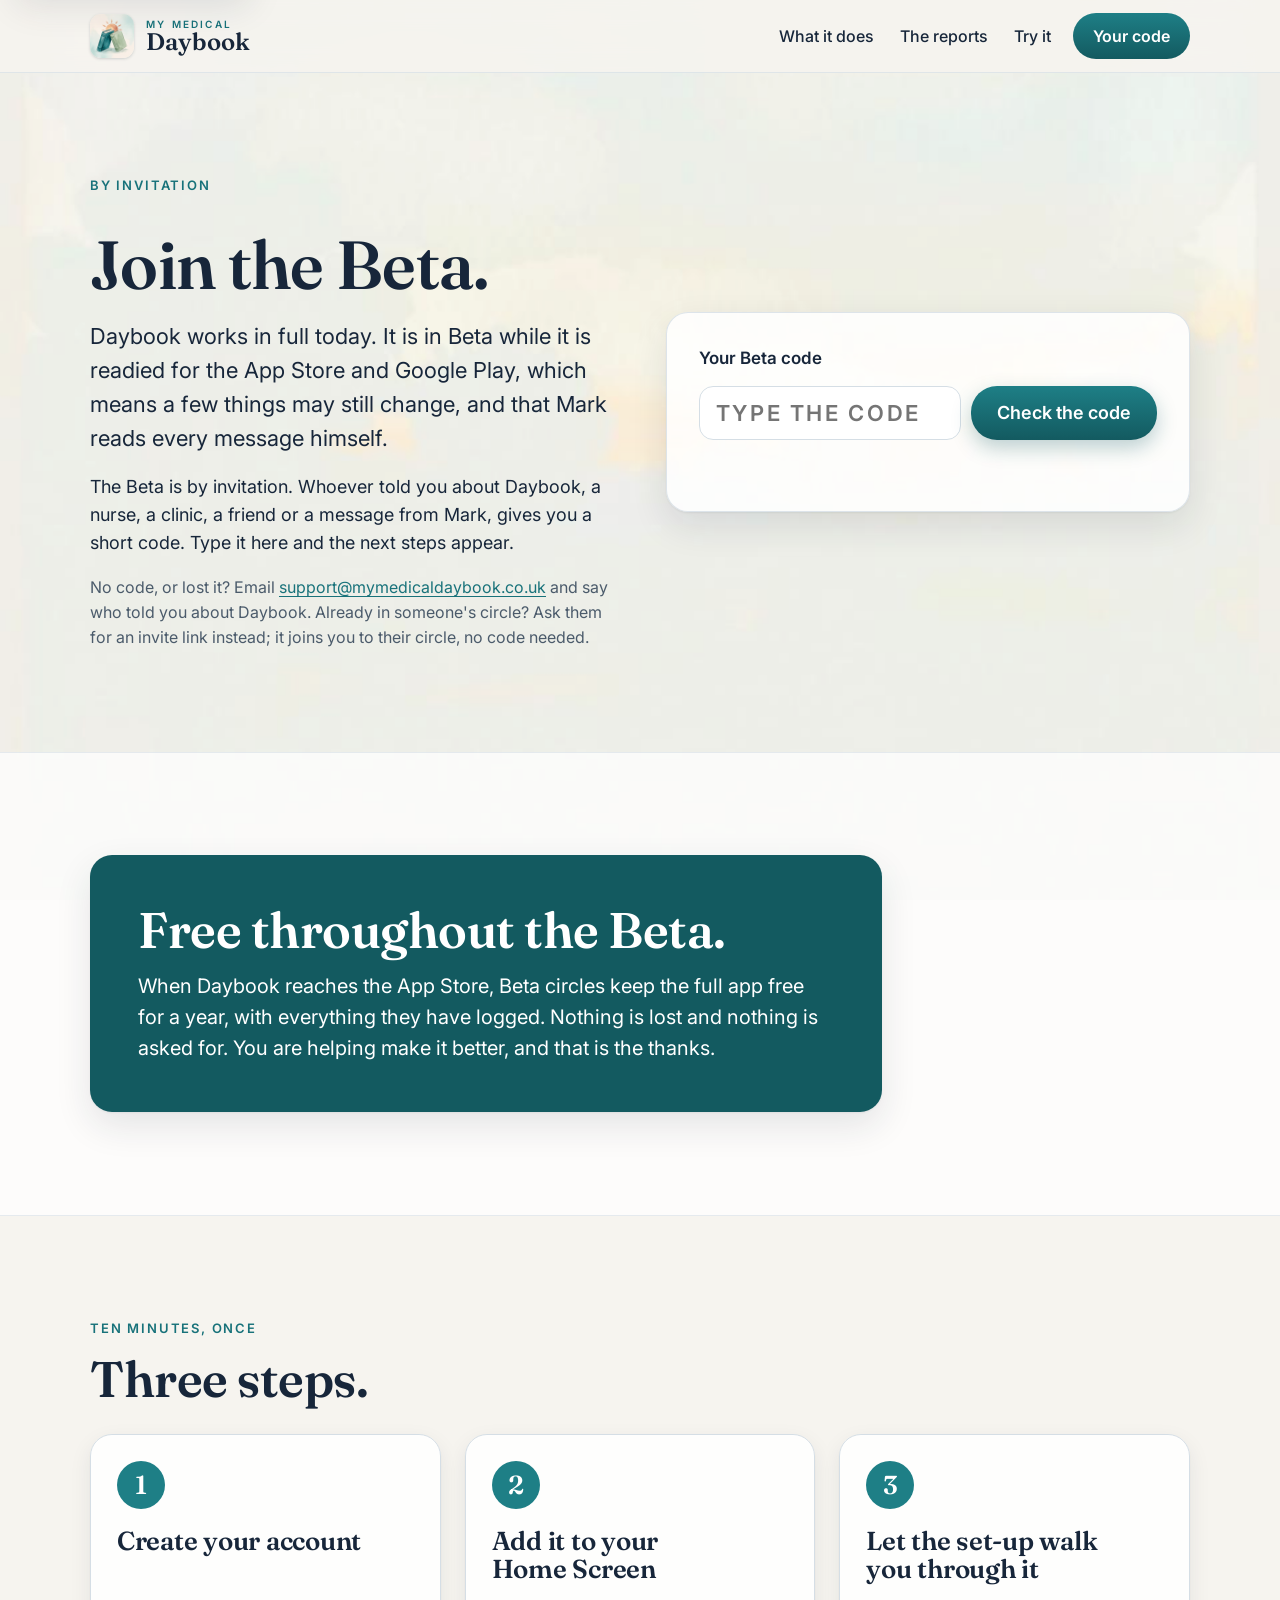
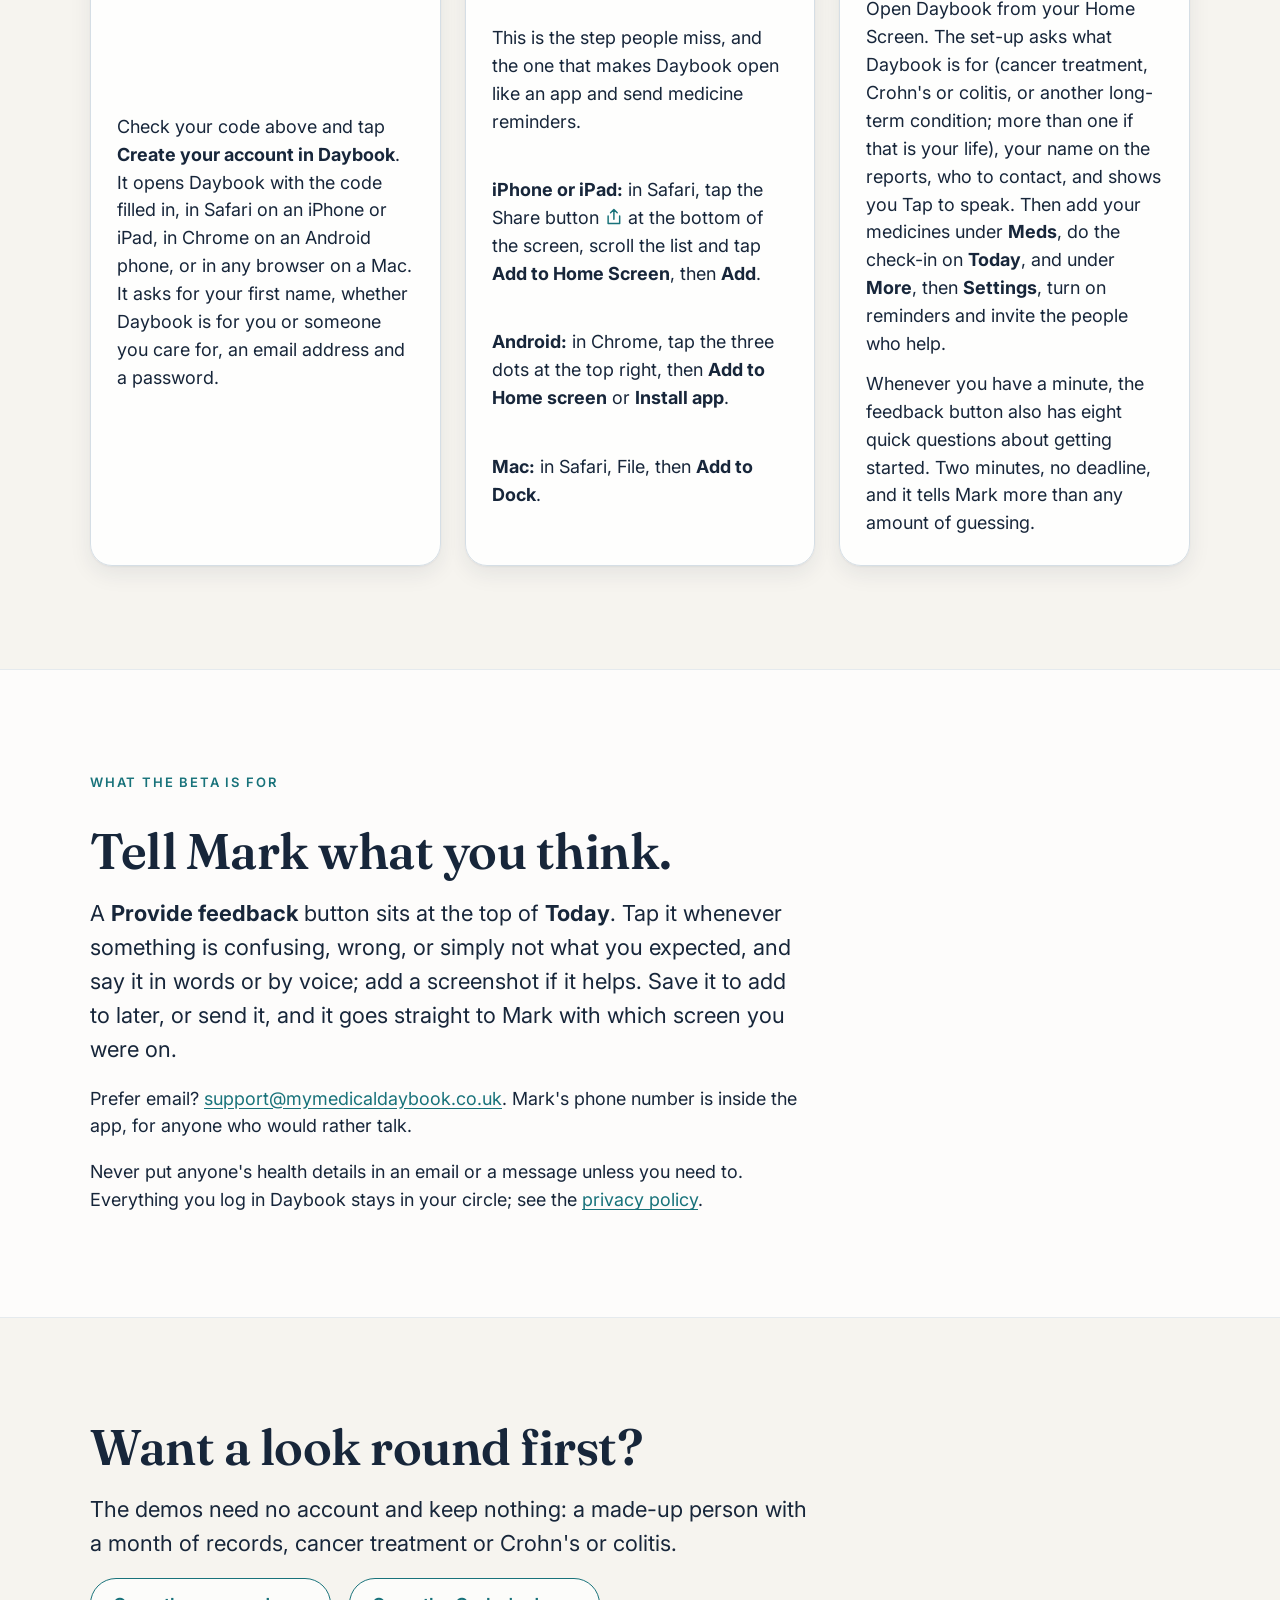
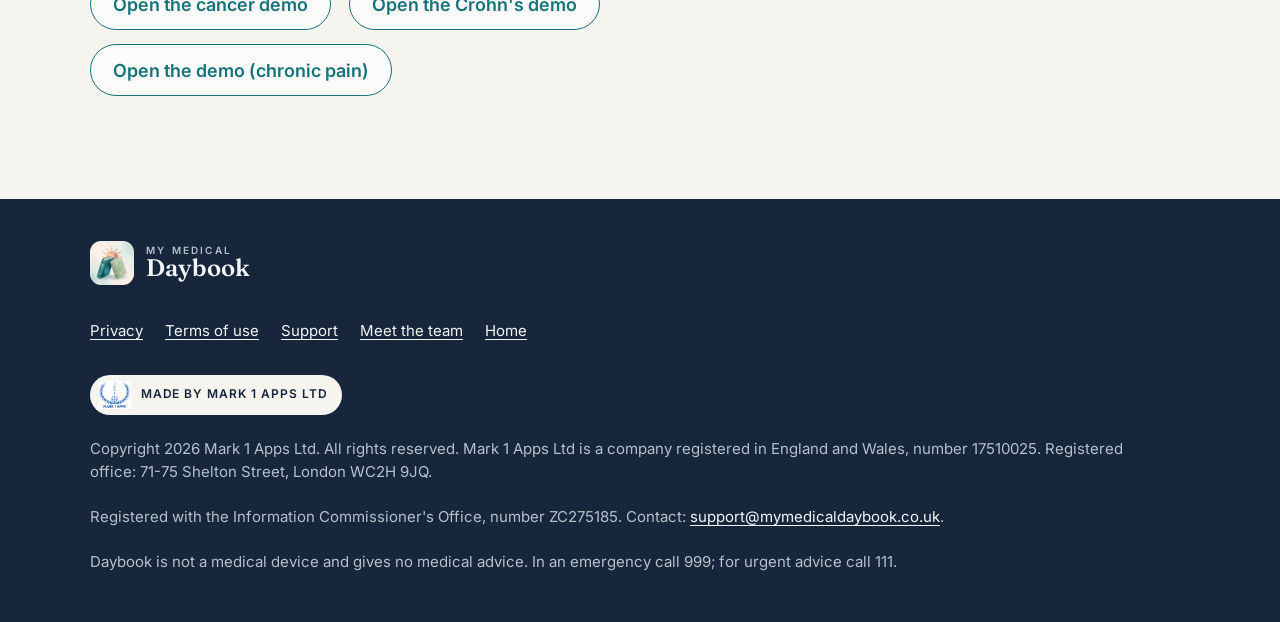
==== beta.html @ 0fa5ced5 "Guide: two frames recopied from the app's v377 (the evening side effects after chemo, a carer's Toda" ====
<!doctype html>
<html lang="en-GB">
<head>
  <meta charset="utf-8">
  <meta name="viewport" content="width=device-width, initial-scale=1, viewport-fit=cover">
  <title>Join the Beta | My Medical Daybook</title>
  <meta name="description" content="How to join the My Medical Daybook Beta: what it is, what it costs (nothing), the code you need, and the three steps to set it up on your phone.">
  <meta name="theme-color" content="#F6F4EF" media="(prefers-color-scheme: light)">
  <meta name="theme-color" content="#0F1B24" media="(prefers-color-scheme: dark)">
  <meta property="og:title" content="Join the My Medical Daybook Beta">
  <meta property="og:description" content="Free throughout the Beta. Type your code, then set it up in a few minutes on an iPhone, iPad, Mac or Android phone.">
  <meta property="og:image" content="https://mymedicaldaybook.co.uk/media/handover-1600.jpg?v=2">
  <meta property="og:type" content="website">
  <link rel="canonical" href="https://mymedicaldaybook.co.uk/beta.html">
  <meta property="og:url" content="https://mymedicaldaybook.co.uk/beta.html">
  <meta property="og:site_name" content="My Medical Daybook">
  <meta property="og:locale" content="en_GB">
  <meta name="twitter:card" content="summary_large_image">
  <link rel="icon" href="icons/favicon-32.png" sizes="32x32" type="image/png">
  <link rel="icon" href="icons/favicon-64.png" sizes="64x64" type="image/png">
  <link rel="apple-touch-icon" href="icons/apple-touch-icon.png">
  <link rel="preconnect" href="https://fonts.googleapis.com">
  <link rel="preconnect" href="https://fonts.gstatic.com" crossorigin>
  <link rel="stylesheet" href="https://fonts.googleapis.com/css2?family=Fraunces:opsz,wght@9..144,600&family=Inter:wght@400;500;600&display=swap">
  <link rel="stylesheet" href="css/site.css?v=17">
  <script>document.documentElement.classList.add('js');</script>
</head>
<body>
  <a class="skip" href="#main">Skip to the main content</a>
  <header class="top">
    <div class="wrap">
      <a class="lockup" href="index.html">
        <img src="icons/icon-192.png" alt="" width="44" height="44">
        <span><span class="pre">My Medical</span><span class="name">Daybook</span><span class="sr-only">, home</span></span>
      </a>
      <nav aria-label="Site">
        <a class="navlink" href="index.html#does">What it does</a>
        <a class="navlink" href="index.html#reports">The reports</a>
        <a class="navlink" href="index.html#try">Try it</a>
        <a class="btn" href="#beta">Your code</a>
      </nav>
    </div>
  </header>

  <main id="main">

    <section class="sec" id="beta" aria-labelledby="h-beta">
      <div class="wrap grid2">
        <div class="text">
          <p class="kicker">By invitation</p>
          <h1 id="h-beta">Join the Beta.</h1>
          <p class="lead">Daybook works in full today. It is in Beta while it is readied for the App Store and Google Play, which means a few things may still change, and that Mark reads every message himself.</p>
          <p>The Beta is by invitation. Whoever told you about Daybook, a nurse, a clinic, a friend or a message from Mark, gives you a short code. Type it here and the next steps appear.</p>
          <p class="small muted">No code, or lost it? Email <a href="mailto:support@mymedicaldaybook.co.uk">support@mymedicaldaybook.co.uk</a> and say who told you about Daybook. Already in someone's circle? Ask them for an invite link instead; it joins you to their circle, no code needed.</p>
        </div>
        <div class="codebox">
          <label for="beta-code">Your Beta code</label>
          <div class="coderow">
            <input id="beta-code" type="text" inputmode="text" autocapitalize="characters" autocomplete="off" spellcheck="false" maxlength="24" placeholder="Type the code">
            <button class="btn" type="button" id="beta-check">Check the code</button>
          </div>
          <p class="codemsg" id="beta-msg" role="status" aria-live="polite"></p>
          <div class="codego" id="beta-go" hidden>
            <p class="okline" id="beta-ok"><svg viewBox="0 0 24 24" aria-hidden="true" fill="none" stroke="currentColor" stroke-width="2.4" stroke-linecap="round" stroke-linejoin="round"><circle cx="12" cy="12" r="9"/><path d="M8 12.5l2.5 2.5L16 9.5"/></svg><span>Your code is good.</span></p>
            <div class="forpick" role="group" aria-labelledby="beta-for-q">
              <p class="forq" id="beta-for-q">What will you use Daybook for?</p>
              <a class="btn" data-for="cancer" href="https://app.mymedicaldaybook.co.uk/">Cancer treatment</a>
              <a class="btn" data-for="ibd" href="https://app.mymedicaldaybook.co.uk/">Crohn's or colitis</a>
              <a class="btn" data-for="general" href="https://app.mymedicaldaybook.co.uk/">Another long-term condition</a>
              <p class="small muted">Any of these can be changed in Daybook's Settings afterwards.</p>
            </div>
            <ol>
              <li><b>Create an account.</b> Your code and your choice are filled in for you. It asks for your first name, whether Daybook is for you or someone you care for, an email address and a password.</li>
              <li><b>Add it to your Home Screen,</b> so it opens like an app and can send reminders. iPhone or iPad: in Safari, tap the Share button <svg class="ico" viewBox="0 0 24 24" aria-label="the square with an arrow pointing up" role="img"><path d="M12 3v12M8 7l4-4 4 4M5 11v9h14v-9" fill="none" stroke="currentColor" stroke-width="1.8" stroke-linecap="round" stroke-linejoin="round"/></svg> at the bottom, then <b>Add to Home Screen</b>. Android: in Chrome, the three dots, then <b>Add to Home screen</b>. Mac: in Safari, File, then <b>Add to Dock</b>.</li>
              <li><b>Let the set-up walk you through the rest:</b> your name on the reports, who to contact, and Tap to speak. Five minutes, then log the first day.</li>
            </ol>
          </div>
        </div>
      </div>
    </section>

    <section class="sec solid" aria-labelledby="h-promise">
      <div class="wrap">
        <div class="promise-card">
          <h2 id="h-promise">Free throughout the Beta.</h2>
          <p>When Daybook reaches the App Store, Beta circles keep the full app free for a year, with everything they have logged. Nothing is lost and nothing is asked for. You are helping make it better, and that is the thanks.</p>
        </div>
      </div>
    </section>

    <section class="sec" aria-labelledby="h-steps">
      <div class="wrap">
        <p class="kicker">Ten minutes, once</p>
        <h2 id="h-steps">Three steps.</h2>
        <ol class="steps">
          <li class="step">
            <span class="n" aria-hidden="true">1</span>
            <h3>Create your account</h3>
            <p>Check your code above and tap <b>Create your account in Daybook</b>. It opens Daybook with the code filled in, in Safari on an iPhone or iPad, in Chrome on an Android phone, or in any browser on a Mac. It asks for your first name, whether Daybook is for you or someone you care for, an email address and a password.</p>
          </li>
          <li class="step">
            <span class="n" aria-hidden="true">2</span>
            <h3>Add it to your Home Screen</h3>
            <p>This is the step people miss, and the one that makes Daybook open like an app and send medicine reminders.</p>
            <p><b>iPhone or iPad:</b> in Safari, tap the Share button <svg class="ico" viewBox="0 0 24 24" aria-label="the square with an arrow pointing up" role="img"><path d="M12 3v12M8 7l4-4 4 4M5 11v9h14v-9" fill="none" stroke="currentColor" stroke-width="1.8" stroke-linecap="round" stroke-linejoin="round"/></svg> at the bottom of the screen, scroll the list and tap <b>Add to Home Screen</b>, then <b>Add</b>.</p>
            <p><b>Android:</b> in Chrome, tap the three dots at the top right, then <b>Add to Home screen</b> or <b>Install app</b>.</p>
            <p><b>Mac:</b> in Safari, File, then <b>Add to Dock</b>.</p>
          </li>
          <li class="step">
            <span class="n" aria-hidden="true">3</span>
            <h3>Let the set-up walk you through it</h3>
            <p>Open Daybook from your Home Screen. The set-up asks what Daybook is for (cancer treatment, Crohn's or colitis, or another long-term condition; more than one if that is your life), your name on the reports, who to contact, and shows you Tap to speak. Then add your medicines under <b>Meds</b>, do the check-in on <b>Today</b>, and under <b>More</b>, then <b>Settings</b>, turn on reminders and invite the people who help.</p>
            <p>Whenever you have a minute, the feedback button also has eight quick questions about getting started. Two minutes, no deadline, and it tells Mark more than any amount of guessing.</p>
          </li>
        </ol>
      </div>
    </section>

    <section class="sec solid" aria-labelledby="h-feedback">
      <div class="wrap"><div class="text-only">
        <p class="kicker">What the Beta is for</p>
        <h2 id="h-feedback">Tell Mark what you think.</h2>
        <p class="lead">A <b>Provide feedback</b> button sits at the top of <b>Today</b>. Tap it whenever something is confusing, wrong, or simply not what you expected, and say it in words or by voice; add a screenshot if it helps. Save it to add to later, or send it, and it goes straight to Mark with which screen you were on.</p>
        <p>Prefer email? <a href="mailto:support@mymedicaldaybook.co.uk">support@mymedicaldaybook.co.uk</a>. Mark's phone number is inside the app, for anyone who would rather talk.</p>
        <p>Never put anyone's health details in an email or a message unless you need to. Everything you log in Daybook stays in your circle; see the <a href="privacy.html">privacy policy</a>.</p>
      </div>
      </div>
    </section>

    <section class="sec" aria-labelledby="h-go">
      <div class="wrap"><div class="text-only">
        <h2 id="h-go">Want a look round first?</h2>
        <p class="lead">The demos need no account and keep nothing: a made-up person with a month of records, cancer treatment or Crohn's or colitis.</p>
        <div class="ctas">
          <a class="btn-ghost" href="https://app.mymedicaldaybook.co.uk/?preview=cancer">Open the cancer demo</a>
          <a class="btn-ghost" href="https://app.mymedicaldaybook.co.uk/?preview=ibd">Open the Crohn's demo</a>
          <a class="btn-ghost" href="https://app.mymedicaldaybook.co.uk/?preview=general">Open the demo (chronic pain)</a>
        </div>
      </div>
      </div>
    </section>

  </main>

  <footer>
    <div class="wrap">
      <a class="lockup" href="index.html">
        <img src="icons/icon-192.png" alt="" width="44" height="44">
        <span><span class="pre">My Medical</span><span class="name">Daybook</span><span class="sr-only">, home</span></span>
      </a>
      <nav aria-label="Legal and support"><a href="privacy.html">Privacy</a><a href="terms.html">Terms of use</a><a href="support.html">Support</a><a href="team.html">Meet the team</a><a href="index.html">Home</a></nav>
      <span class="co"><img src="icons/mark1apps-line.png" alt="" width="32" height="28">Made by Mark 1 Apps Ltd</span>
      <p>Copyright <span data-year>2026</span> Mark 1 Apps Ltd. All rights reserved. Mark 1 Apps Ltd is a company registered in England and Wales, number 17510025. Registered office: 71-75 Shelton Street, London WC2H 9JQ.</p>
      <p>Registered with the Information Commissioner's Office, number ZC275185. Contact: <a href="mailto:support@mymedicaldaybook.co.uk">support@mymedicaldaybook.co.uk</a>.</p>
      <p>Daybook is not a medical device and gives no medical advice. In an emergency call 999; for urgent advice call 111.</p>
    </div>
  </footer>

  <script src="js/site.js?v=37" defer></script>
</body>
</html>
---- css/site.css ----
/* My Medical Daybook: the website. The app's own look (v3, 18 October 2026): teal and ink on warm white, the watercolour
   behind the page, Fraunces for headings and Inter for everything else. Every text colour is one the app measured against
   the wash at 4.5:1 or better, so words may sit on the painting directly. */
:root {
  --page: #F6F4EF; --surface: #FFFFFF; --mist: #EEF3F6; --sunken: #F0F4F6;
  --ink: #17263A; --slate: #4B5B6B; --muted: #56667A; --line: #D5DEE5;
  --teal: #18727A; --teal-fill: #1E7F86; --teal-deep: #135A60; --teal-light: #DDEEEF;
  --warm: #C2703D; --warm-text: #9A4E22; --warm-light: #F6E7DD;
  --green: #2D7354; --green-light: #E1F1E9; --amber-text: #8A5E10;
  --band: #135A60; --on-band: #FFFFFF; --on-band-muted: #CFE6E8;
  --foot: #17263A; --on-foot: #F3F6F8; --on-foot-muted: #B4C1CC;
  --head: 'Fraunces', Georgia, 'Times New Roman', serif;
  --body: 'Inter', system-ui, -apple-system, 'Segoe UI', sans-serif;
  --r: 22px; --r-sm: 12px;
  --shadow: 0 1px 2px rgba(23, 38, 58, .06), 0 14px 36px rgba(23, 38, 58, .11);
  --shadow-soft: 0 1px 2px rgba(23, 38, 58, .05), 0 8px 22px rgba(23, 38, 58, .08);
  --max: 1180px; --gutter: clamp(16px, 4vw, 40px);
  --btn-fill: linear-gradient(180deg, #1E7F86, #135A60);
  --btn-text: #FFFFFF;
  --wash: url("../media/wash-light.jpg"); --wash-op: .8;
  --card: color-mix(in srgb, var(--surface) 84%, transparent);
  --solid: color-mix(in srgb, var(--surface) 72%, transparent);
  --paper: #F6F4EF; --paper-ink: #17263A; --paper-teal: #18727A; --paper-slate: #3D4D5C;
  color-scheme: light;
}
@media (prefers-color-scheme: dark) {
  :root {
    --page: #0F1B24; --surface: #172633; --mist: #13212C; --sunken: #13212C;
    --ink: #E8EEF3; --slate: #B4C1CC; --muted: #A3B2BF; --line: #2A3B49;
    --teal: #5CC3C9; --teal-fill: #1E7F86; --teal-deep: #43AAB0; --teal-light: #16343A;
    --warm: #D98A5A; --warm-text: #E7A57C; --warm-light: #3A281D;
    --green: #7BD0A3; --green-light: #1B3A2E; --amber-text: #E7B96A;
    --band: #0E2E31; --on-band: #F3F6F8; --on-band-muted: #B9D5D7;
    --foot: #0A141B; --on-foot: #F3F6F8; --on-foot-muted: #B4C1CC;
    --shadow: 0 1px 2px rgba(0, 0, 0, .35), 0 14px 36px rgba(0, 0, 0, .4);
    --shadow-soft: 0 1px 2px rgba(0, 0, 0, .3), 0 8px 22px rgba(0, 0, 0, .3);
    --btn-fill: linear-gradient(180deg, #2A8F97, #1E7F86);
    --wash: url("../media/wash-dark.jpg"); --wash-op: .9;
    color-scheme: dark;
  }
}

*, *::before, *::after { box-sizing: border-box; }
html { -webkit-text-size-adjust: 100%; scroll-behavior: smooth; }
@media (prefers-reduced-motion: reduce) { html { scroll-behavior: auto; } }
body {
  margin: 0; background: var(--page); color: var(--ink);
  font-family: var(--body); font-size: 18px; line-height: 1.55;
  -webkit-font-smoothing: antialiased; overflow-x: hidden; position: relative;
}
/* the watercolour behind every page, as in the app: fixed, behind everything, never in the way */
body::before { content: ""; position: fixed; inset: 0; z-index: -1; pointer-events: none; background: var(--wash) 34% 50% / cover no-repeat; opacity: var(--wash-op); }
@media print, (forced-colors: active) { body::before { display: none; } }
img, video { max-width: 100%; height: auto; display: block; }
a { color: var(--teal); text-underline-offset: 3px; }
p > a, li > a { padding-block: 12px; overflow-wrap: anywhere; }
a:hover { color: var(--teal-deep); }
:focus-visible { outline: 3px solid var(--teal); outline-offset: 3px; border-radius: 6px; }
.skip { position: absolute; left: 16px; top: -60px; background: var(--surface); color: var(--ink); padding: 12px 16px; border-radius: var(--r-sm); z-index: 100; box-shadow: var(--shadow); }
.skip:focus { top: 16px; }
.wrap { max-width: var(--max); margin: 0 auto; padding-inline: var(--gutter); }
.sr-only { position: absolute; width: 1px; height: 1px; overflow: hidden; clip: rect(0 0 0 0); white-space: nowrap; }

h1, h2, h3 { font-family: var(--head); font-weight: 600; letter-spacing: -0.01em; line-height: 1.08; margin: 0; text-wrap: balance; color: var(--ink); }
h1 { font-size: clamp(40px, 6.2vw, 68px); }
h2 { font-size: clamp(31px, 4.4vw, 50px); }
h3 { font-size: clamp(21px, 2.4vw, 26px); }
p { margin: 0; }
.lead { font-size: clamp(19px, 2vw, 22px); color: var(--ink); max-width: 36em; }
.kicker { font-size: 13px; font-weight: 600; letter-spacing: .14em; text-transform: uppercase; color: var(--teal); margin-bottom: 14px; }
.muted { color: var(--slate); }
.small { font-size: 16px; }
.num { font-variant-numeric: tabular-nums; }

/* buttons */
.btn { display: inline-flex; align-items: center; justify-content: center; gap: 10px; min-height: 52px; padding: 12px 26px; border-radius: 26px; border: 0; font: 600 18px var(--body); color: var(--btn-text); background: var(--btn-fill); text-decoration: none; box-shadow: 0 8px 20px rgba(19, 90, 96, .28); cursor: pointer; }
.btn:hover { color: var(--btn-text); filter: brightness(1.07); }
.btn:active { transform: translateY(1px); }
.btn[disabled] { opacity: .55; cursor: default; filter: none; }
.btn-ghost { display: inline-flex; align-items: center; justify-content: center; gap: 10px; min-height: 52px; padding: 12px 22px; border-radius: 26px; border: 1.5px solid var(--teal); color: var(--teal); font: 600 18px var(--body); text-decoration: none; background: color-mix(in srgb, var(--surface) 70%, transparent); cursor: pointer; }
.btn-ghost:hover { background: var(--teal-light); color: var(--teal-deep); }
.btn .ico, .btn-ghost .ico { width: 22px; height: 22px; flex: none; }
.ctas { display: flex; flex-wrap: wrap; align-items: center; gap: 14px 18px; }

/* header */
.top { position: sticky; top: 0; z-index: 20; background: color-mix(in srgb, var(--page) 86%, transparent); backdrop-filter: blur(12px); -webkit-backdrop-filter: blur(12px); border-bottom: 1px solid color-mix(in srgb, var(--line) 70%, transparent); }
.top .wrap { display: flex; align-items: center; justify-content: space-between; gap: 16px; min-height: 72px; }
.lockup { display: flex; align-items: center; gap: 12px; text-decoration: none; color: var(--ink); min-height: 48px; }
.lockup img { width: 44px; height: 44px; border-radius: 11px; box-shadow: 0 1px 3px rgba(23, 38, 58, .18); }
.lockup .pre { display: block; font-size: 10px; font-weight: 600; letter-spacing: .22em; text-transform: uppercase; color: var(--teal); line-height: 1.1; }
.lockup .name { display: block; font-family: var(--head); font-weight: 600; font-size: 24px; line-height: 1; color: var(--ink); }
.top nav { display: flex; align-items: center; gap: 4px 18px; }
.top nav a:not(.btn) { color: var(--ink); text-decoration: none; font-weight: 500; font-size: 16px; padding: 10px 4px; min-height: 44px; display: inline-flex; align-items: center; }
.top nav a:not(.btn):hover { color: var(--teal); text-decoration: underline; }
.top .btn { min-height: 46px; padding: 8px 20px; font-size: 16px; box-shadow: none; }
@media (max-width: 860px) { .top nav a.navlink { display: none; } }

/* the opening: the app's own opener, the watercolour clip with the name over the sky */
.hero { position: relative; min-height: min(calc(100vh - 120px), 860px); min-height: min(calc(100svh - 120px), 860px); display: grid; grid-template-rows: 1fr auto auto; overflow: hidden; background: var(--paper); color: var(--paper-ink); isolation: isolate; }
.hero .film { position: absolute; inset: 0; z-index: 0; }
.hero .film video, .hero .film img { position: absolute; inset: 0; width: 100%; height: 100%; object-fit: cover; object-position: 34% 50%; }
.hero .film video { opacity: 0; transition: opacity .6s ease; }
.hero .film.playing video { opacity: 1; }
.hero::after { content: ""; position: absolute; left: 0; right: 0; bottom: 0; height: 46%; z-index: 1; background: linear-gradient(to top, rgba(10, 24, 30, .78), rgba(10, 24, 30, .42) 55%, rgba(10, 24, 30, 0)); pointer-events: none; }
.hero-top { position: relative; z-index: 2; text-align: center; justify-self: center; align-self: start; margin-top: clamp(12px, 4vh, 56px); padding: clamp(24px, 4vw, 44px) clamp(28px, 6vw, 72px) clamp(28px, 4vw, 44px); max-width: 100%; background: radial-gradient(closest-side, color-mix(in srgb, var(--paper) 92%, transparent) 68%, color-mix(in srgb, var(--paper) 0%, transparent)); }
.hero-pre { display: block; margin-bottom: 8px; font-weight: 600; font-size: clamp(14px, 2.4vw, 20px); letter-spacing: .22em; line-height: 1; color: var(--paper-teal); text-transform: uppercase; }
.hero-brand { display: block; font-family: var(--head); font-weight: 600; font-size: clamp(72px, 19vw, 140px); letter-spacing: -0.01em; line-height: 1.05; color: var(--paper-ink); }
.hero-strap { display: block; margin: 14px auto 0; text-shadow: 0 0 6px var(--paper), 0 0 14px var(--paper), 0 0 24px var(--paper); color: var(--paper-slate); font-size: clamp(18px, 2.2vw, 23px); letter-spacing: .01em; max-width: 24em; text-wrap: balance; }
.hero-icon { display: block; width: clamp(96px, 26vw, 132px); height: auto; margin: 26px auto 0; border-radius: 24%; box-shadow: 0 10px 30px rgba(23, 38, 58, .22); }
.hero-top .btn-ghost { border-color: var(--paper-teal); color: var(--paper-teal); background: color-mix(in srgb, var(--paper) 72%, transparent); }
.hero-top .btn-ghost:hover { background: #DDEEEF; color: #135A60; }
.hero-foot { position: relative; z-index: 2; display: flex; flex-wrap: wrap; align-items: center; justify-content: center; gap: 10px 26px; padding: 0 var(--gutter) clamp(14px, 2.5vh, 22px); color: rgba(255, 255, 255, .9); font-size: 15px; text-align: center; }
.hero-foot .co { display: inline-flex; align-items: center; gap: 10px; padding: 6px 14px 6px 8px; border-radius: 999px; background: var(--paper); color: var(--paper-ink); font-size: 12px; font-weight: 600; letter-spacing: .08em; text-transform: uppercase; }
.hero-foot .co img { height: 28px; width: auto; }
/* The band along the foot of the picture (Mark's choice, frosted glass): says there is more below and takes you there.
   The arrow sits centred under the words, bobbing and fading slowly (about once every two seconds, far below the
   three-a-second flash limit), and a soft sweep of light crosses the glass every few seconds. All off under reduced
   motion. */
.hero-band { position: relative; z-index: 2; display: flex; flex-direction: column; align-items: center; justify-content: center; gap: 0; min-height: 64px; padding: 12px var(--gutter) 20px; overflow: hidden; font-size: 19px; font-weight: 600; letter-spacing: .01em; text-decoration: none; text-align: center; color: #fff; background: rgba(255, 255, 255, .13); border-top: 1px solid rgba(255, 255, 255, .3); -webkit-backdrop-filter: blur(12px) saturate(1.2); backdrop-filter: blur(12px) saturate(1.2); text-shadow: 0 1px 8px rgba(0, 0, 0, .45); --sweep: rgba(255, 255, 255, .5); }
.hero-band .cue { position: relative; display: grid; place-items: center; width: 48px; height: 48px; margin-top: 8px; border-radius: 50%; background: #fff; color: var(--paper-teal); box-shadow: 0 4px 14px rgba(0, 0, 0, .3); animation: bandBob 1.8s ease-in-out infinite; }
.hero-band .cue::before { content: ""; position: absolute; inset: 0; border-radius: 50%; border: 2px solid #fff; animation: cueRing 1.8s ease-out infinite; }
.hero-band svg { width: 28px; height: 28px; fill: none; stroke: currentColor; stroke-width: 2.8; stroke-linecap: round; stroke-linejoin: round; margin-top: 3px; }
.hero-band::after { content: ""; position: absolute; inset: 0; pointer-events: none; background: linear-gradient(105deg, transparent 35%, var(--sweep) 50%, transparent 65%); background-size: 260% 100%; background-repeat: no-repeat; background-position: 130% 0; animation: bandSweep 5.5s ease-in-out 1.6s infinite; }
.hero-band:hover .band-main { text-decoration: underline; text-underline-offset: 3px; }
@keyframes bandBob { 0%, 100% { transform: translateY(0); } 50% { transform: translateY(7px); } }
@keyframes cueRing { 0% { transform: scale(1); opacity: .8; } 100% { transform: scale(1.7); opacity: 0; } }
@keyframes bandSweep { 0% { background-position: 130% 0; } 30%, 100% { background-position: -30% 0; } }
@media (prefers-reduced-motion: reduce) { .hero-band .cue, .hero-band .cue::before, .hero-band::after { animation: none; } .hero-band .cue::before { display: none; } .hero-band::after { display: none; } }
.hero-band .band-main { display: block; max-width: 22em; }
.hero-band .band-main > span { white-space: nowrap; }
.hero-band .band-sub { display: block; margin-top: 2px; font-size: 15px; font-weight: 500; opacity: .92; }
@media (max-width: 380px) { .hero-band { font-size: 16px; } .hero-band .cue { width: 42px; height: 42px; margin-top: 6px; } }
/* The header's button drops "free" where the name would be crowded; the hero's button keeps it. */
header .btn .short { display: none; }
@media (max-width: 420px) { header .btn .long { display: none; } header .btn .short { display: inline; } }
@media (max-width: 360px) { header.top .lockup > span:not(.sr-only) .pre, header.top .lockup > span .name { display: none; } header .btn { padding: 10px 14px; font-size: 16px; white-space: nowrap; } }
/* A short screen: the title block gives up height so the band stays on the first screen. */
@media (max-height: 800px) {
  .hero-top { margin-top: 0; padding-top: clamp(12px, 2.5vh, 28px); padding-bottom: clamp(12px, 2.5vh, 28px); }
  .hero-brand { font-size: clamp(60px, min(19vw, 14vh), 120px); }
  .hero-strap { margin-top: 8px; }
  .hero-icon { width: clamp(72px, 13vh, 112px); margin-top: 16px; }
  .hero-foot { padding-bottom: 14px; }
}
.hero-in { animation: heroIn 1.4s cubic-bezier(.2, .7, .2, 1) .3s both; }
@keyframes heroIn { from { opacity: 0; filter: blur(7px); transform: translateY(8px); } to { opacity: 1; filter: blur(0); transform: none; } }
@media (prefers-reduced-motion: reduce) { .hero-in { animation: none; } }
@media (max-width: 480px) { .hero-top .ctas { flex-direction: column; } .hero-top .ctas > * { width: 100%; max-width: 320px; } }

/* sections */
.sec { padding-block: clamp(52px, 8vw, 112px); position: relative; }
.sec.solid { background: var(--solid); border-top: 1px solid color-mix(in srgb, var(--line) 60%, transparent); border-bottom: 1px solid color-mix(in srgb, var(--line) 60%, transparent); }
.sec-head { max-width: 40em; margin-bottom: clamp(28px, 4vw, 48px); display: grid; gap: 14px; }
.sec-head.centre { margin-inline: auto; text-align: center; }
.sec-head.centre .lead { margin-inline: auto; }
.grid2 { display: grid; gap: clamp(24px, 4vw, 56px); align-items: center; }
.text { display: grid; gap: 18px; max-width: 34em; }
.text ul { margin: 0; padding-left: 0; list-style: none; display: grid; gap: 10px; }
.text ul li { padding-left: 26px; position: relative; }
.text ul li::before { content: ""; position: absolute; left: 0; top: .5em; width: 12px; height: 12px; border-radius: 50%; background: var(--teal-fill); }
.by { font-weight: 600; color: var(--ink); }
.by span { font-weight: 400; color: var(--slate); }
@media (min-width: 900px) { .grid2 { grid-template-columns: 1fr 1fr; } .grid2.flip > figure { order: 2; } }
figure { margin: 0; }
.pic { position: relative; border-radius: var(--r); overflow: hidden; box-shadow: var(--shadow); background: var(--mist); aspect-ratio: 16 / 9; }
.pic img, .pic video { width: 100%; height: 100%; object-fit: cover; }
.pic.parallax img { height: 118%; top: -9%; position: absolute; left: 0; transform: translateY(var(--py, 0px)); will-change: transform; }
@media (prefers-reduced-motion: reduce) { .pic.parallax img { height: 100%; top: 0; transform: none; } }
.pic .walk { position: absolute; inset: 0; width: 100%; height: 100%; object-fit: cover; opacity: 0; transition: opacity .8s ease; }
.pic.playing .walk { opacity: 1; }

/* reveals: with JavaScript, blocks rise in as they arrive; without it, or with motion reduced, everything simply shows */
html.js .reveal { opacity: 0; transform: translateY(18px); transition: opacity .75s ease, transform .75s cubic-bezier(.2, .7, .2, 1); }
html.js .reveal.in { opacity: 1; transform: none; }
html.js .reveal.d1 { transition-delay: .08s; } html.js .reveal.d2 { transition-delay: .16s; } html.js .reveal.d3 { transition-delay: .24s; }
@media (prefers-reduced-motion: reduce) { html.js .reveal { opacity: 1; transform: none; transition: none; } }

/* what it does: real screens in small phones */
.features { display: grid; gap: 22px; }
.feat { background: var(--card); border: 1px solid color-mix(in srgb, var(--line) 80%, transparent); border-radius: var(--r); padding: 18px 18px 24px; box-shadow: var(--shadow-soft); display: grid; gap: 14px; align-content: start; }
.feat .shot { aspect-ratio: 390 / 520; border-radius: 16px; overflow: hidden; border: 1px solid var(--line); background: var(--mist); box-shadow: inset 0 0 0 1px rgba(255, 255, 255, .5); }
.feat .shot img { width: 100%; height: 100%; object-fit: cover; object-position: top; }
.feat h3 { font-size: 21px; }
.feat p { color: var(--slate); font-size: 17px; }
@media (min-width: 680px) { .features { grid-template-columns: 1fr 1fr; } }
@media (min-width: 1000px) { .features { grid-template-columns: repeat(3, 1fr); } }
.also { display: grid; gap: 14px 28px; margin-top: 30px; }
.also .it { display: grid; grid-template-columns: 40px 1fr; gap: 12px; align-items: start; padding: 14px 0; border-top: 1px solid color-mix(in srgb, var(--line) 80%, transparent); }
.also .it svg { width: 36px; height: 36px; color: var(--teal); }
.also .it b { display: block; font-size: 18px; margin-bottom: 2px; }
.also .it p { color: var(--slate); font-size: 16px; }
@media (min-width: 760px) { .also { grid-template-columns: 1fr 1fr; } }
@media (min-width: 1000px) { .also { grid-template-columns: repeat(3, 1fr); } }

/* see it work: the app's own guide, played inside a phone */
.guide { display: grid; gap: clamp(24px, 4vw, 48px); align-items: start; }
.gphone { position: relative; width: min(100%, 350px); margin: 0 auto; aspect-ratio: 390 / 844; border-radius: 30px; overflow: hidden; background: var(--mist); border: 1px solid var(--line); box-shadow: var(--shadow), inset 0 0 0 6px var(--surface); }
.gphone img { position: absolute; inset: 6px; width: calc(100% - 12px); height: calc(100% - 12px); object-fit: cover; border-radius: 24px; background: var(--mist); }
.gring { position: absolute; width: 58px; height: 58px; margin: -29px 0 0 -29px; border-radius: 50%; border: 3px solid var(--warm); box-shadow: 0 0 0 5px rgba(194, 112, 61, .26); pointer-events: none; animation: gpulse 1.2s ease-out infinite; }
@keyframes gpulse { 0% { transform: scale(.72); opacity: 1; } 100% { transform: scale(1.25); opacity: 0; } }
@media (prefers-reduced-motion: reduce) { .gring { animation: none; } }
.gphone[hidden], .gring[hidden] { display: none; }
.guide { grid-template-areas: "chips" "phone" "words"; }
.gchips { grid-area: chips; }
.gphone { grid-area: phone; }
.gwords { grid-area: words; display: grid; gap: 16px; }
/* A phone or a small tablet: the topics in one row that scrolls sideways inside itself (never the page), the picture
   sized to leave the step, the caption and the buttons on the same screen, and the list folded away. */
@media (max-width: 819px) {
  .chips.gchips { flex-wrap: nowrap; overflow-x: auto; scroll-snap-type: x proximity; scroll-padding-inline: var(--gutter); scrollbar-width: none; margin: 0 calc(-1 * var(--gutter)); padding: 4px var(--gutter) 8px; -webkit-mask-image: linear-gradient(90deg, #000 calc(100% - 32px), transparent 100%); mask-image: linear-gradient(90deg, #000 calc(100% - 32px), transparent 100%); }
  .chips.gchips::-webkit-scrollbar { display: none; }
  .gchips .chip { flex: none; scroll-snap-align: start; }
  /* The step's words and buttons join the guide's own grid (display: contents), so the arrows sit either side of
     the picture like a photo carousel and the caption follows straight under it: picture and words on one screen. */
  .guide { grid-template-columns: 1fr auto 1fr; grid-template-areas: "chips chips chips" "prev phone next" "step step step" "cap cap cap" "play play play" "all all all"; gap: 10px 8px; }
  .guide .gwords, .guide .gctl { display: contents; }
  .guide > *, .gwords > *, .gctl > * { min-width: 0; }
  .gphone { width: min(320px, calc(100vw - 2 * var(--gutter) - 128px), max(190px, calc((100svh - 300px) * 390 / 844))); margin: 4px 0; }
  #g-prev { grid-area: prev; justify-self: end; }
  #g-next { grid-area: next; justify-self: start; }
  .guide .gctl .arrow { flex: none; width: 52px; height: 52px; min-height: 52px; border-radius: 50%; align-self: center; }
  .gstep { grid-area: step; margin-top: 6px; }
  .gcap { grid-area: cap; min-height: 0; }
  .guide .gctl .play { grid-area: play; }
  .gall { grid-area: all; }
}
.gall summary { display: inline-flex; align-items: center; gap: 8px; min-height: 44px; cursor: pointer; color: var(--teal); font-weight: 600; list-style: none; }
.gall summary::-webkit-details-marker { display: none; }
.gall summary::after { content: ""; width: 9px; height: 9px; border-right: 2px solid currentColor; border-bottom: 2px solid currentColor; transform: rotate(45deg) translateY(-3px); transition: transform .2s; }
.gall[open] summary::after { transform: rotate(225deg) translateY(-1px); }
.gall .gintro { margin: 4px 0 12px; }
.chips { display: flex; flex-wrap: wrap; gap: 8px; }
.chip { min-height: 44px; padding: 8px 16px; border-radius: 999px; border: 1.5px solid var(--line); background: var(--card); color: var(--ink); font: 500 16px var(--body); cursor: pointer; }
.chip:hover { border-color: var(--teal); color: var(--teal); }
.chip[aria-pressed="true"] { background: var(--teal-fill); border-color: var(--teal-fill); color: #FFFFFF; }
.gstep { font-size: 14px; font-weight: 600; letter-spacing: .06em; text-transform: uppercase; color: var(--muted); }
.gcap { font-size: clamp(19px, 2vw, 22px); line-height: 1.4; min-height: 3.6em; }
.gctl { display: flex; gap: 10px; }
.gctl .btn-ghost { min-height: 50px; }
.gctl .arrow { flex: 0 0 64px; padding: 0; font-size: 26px; }
.gctl .play { flex: 1; }
.gintro { color: var(--slate); }
.glist { margin: 0; padding-left: 1.4em; display: grid; gap: 6px; color: var(--slate); font-size: 17px; }
.glist li { padding-left: 4px; cursor: pointer; }
.glist li.is-current { color: var(--teal); font-weight: 600; }
.glist li::marker { color: var(--muted); }
@media (min-width: 820px) { .guide { grid-template-columns: 380px 1fr; grid-template-areas: "phone chips" "phone words"; grid-template-rows: auto 1fr; } .gphone { margin: 0; } .gall summary { display: none; } }

/* the reports: real pages, fanned out */
.rchips { margin-bottom: 26px; }
.pages { display: grid; gap: 18px; perspective: 1400px; }
.pages[hidden] { display: none; }
.page { background: #FFFFFF; border-radius: 8px; box-shadow: var(--shadow); overflow: hidden; border: 1px solid var(--line); aspect-ratio: 1000 / 1415; }
.page img { width: 100%; height: 100%; object-fit: cover; }
html.js .pages .page { transform: translateY(26px) rotateX(10deg); opacity: 0; transition: transform .9s cubic-bezier(.2, .7, .2, 1), opacity .7s ease; transform-origin: 50% 100%; }
html.js .pages.in .page { transform: none; opacity: 1; }
html.js .pages.in .page:nth-child(2) { transition-delay: .12s; } html.js .pages.in .page:nth-child(3) { transition-delay: .24s; }
@media (prefers-reduced-motion: reduce) { html.js .pages .page { transform: none; opacity: 1; transition: none; } }
.pages[data-n="3"] { grid-template-columns: 1fr 1fr; }
.pages[data-n="3"] .page:nth-child(3) { grid-column: 1 / -1; max-width: 50%; margin-inline: auto; width: 100%; }
@media (min-width: 700px) { .pages { grid-template-columns: 1fr 1fr; } .pages[data-n="3"] { grid-template-columns: repeat(3, 1fr); } .pages[data-n="3"] .page:nth-child(3) { grid-column: auto; max-width: none; } }
.rcap { margin-top: 18px; color: var(--slate); font-size: 17px; max-width: 48em; }
.rholds { margin-top: 36px; }

/* try it: three cards */
.try2 { display: grid; gap: 18px; max-width: 900px; margin: 0 auto; }
.trycard { display: grid; gap: 10px; align-content: start; padding: 26px 24px 28px; border-radius: var(--r); background: var(--card); border: 1px solid color-mix(in srgb, var(--line) 80%, transparent); box-shadow: var(--shadow-soft); text-decoration: none; color: var(--ink); position: relative; min-height: 100%; }
.trycard::before { content: ""; position: absolute; left: 24px; right: 24px; top: 0; height: 4px; border-radius: 0 0 4px 4px; background: var(--teal-fill); }
a.trycard:hover { border-color: var(--teal); box-shadow: var(--shadow); }
a.trycard:hover h3 { color: var(--teal); }
.trycard .tag { font-size: 13px; font-weight: 600; letter-spacing: .12em; text-transform: uppercase; color: var(--teal); }
.trycard h3 { font-size: 24px; }
.trycard p { color: var(--slate); font-size: 17px; }
.trycard .go { margin-top: 8px; font-weight: 600; color: var(--teal); display: inline-flex; align-items: center; gap: 8px; min-height: 44px; }
.trycard .go svg { width: 20px; height: 20px; }
.trynote { margin-top: 18px; color: var(--slate); font-size: 16px; text-align: center; }
@media (min-width: 700px) { .try2 { grid-template-columns: repeat(2, 1fr); } }
@media (min-width: 1000px) { .try2 { grid-template-columns: repeat(3, 1fr); max-width: 1160px; } }

/* join the Beta: the code box */
.codebox { background: var(--card); border: 1px solid color-mix(in srgb, var(--line) 80%, transparent); border-radius: var(--r); padding: clamp(22px, 3vw, 32px); box-shadow: var(--shadow); display: grid; gap: 14px; }
.codebox label { font-weight: 600; font-size: 17px; }
.coderow { display: flex; flex-wrap: wrap; gap: 10px; }
.grid2 > * { min-width: 0; }
.coderow input { flex: 1 1 160px; min-width: 0; width: 100%; min-height: 54px; padding: 10px 16px; border-radius: 14px; border: 1.5px solid var(--line); background: var(--surface); color: var(--ink); font: 600 22px var(--body); letter-spacing: .12em; text-transform: uppercase; }
.coderow input:focus { border-color: var(--teal); }
.coderow .btn { flex: 0 0 auto; }
.codemsg { font-size: 17px; color: var(--slate); min-height: 1.5em; }
.codemsg.is-bad { color: #B0372E; }
@media (prefers-color-scheme: dark) { .codemsg.is-bad { color: #F0968C; } }
.codego { display: grid; gap: 16px; padding-top: 6px; border-top: 1px solid var(--line); }
.codego[hidden] { display: none; }
.codego .okline { display: flex; gap: 10px; align-items: flex-start; color: var(--green); font-weight: 600; }
.codego .forpick { display: grid; gap: 10px; }
.codego .forq { margin: 0; font: 600 20px var(--head); color: var(--ink); }
.codego .forpick .btn { width: 100%; justify-content: center; }
.codego .forpick p.small { margin: 0; }
.codego .okline svg { width: 24px; height: 24px; flex: none; margin-top: 2px; }
.codego ol { margin: 0; padding-left: 0; list-style: none; display: grid; gap: 12px; counter-reset: s; }
.codego ol li { position: relative; padding-left: 44px; font-size: 17px; color: var(--slate); }
.codego ol li::before { counter-increment: s; content: counter(s); position: absolute; left: 0; top: -2px; width: 32px; height: 32px; border-radius: 50%; background: var(--teal-light); color: var(--teal); font: 600 16px var(--body); display: grid; place-items: center; }
.codego ol li b { color: var(--ink); }
.codego .ico { width: 1.1em; height: 1.1em; vertical-align: -0.15em; color: var(--teal); }

/* quotes */
.quotes { display: grid; gap: 18px; margin-top: 8px; }
.quote { background: var(--card); border-radius: var(--r); padding: 22px 24px; border-left: 6px solid var(--warm); margin: 0; }
.quote p { font-size: 19px; }
.quote p + p { margin-top: 14px; }
.quote .by { margin-top: 12px; }

/* private by design */
.band { background: var(--band); color: var(--on-band); padding-block: clamp(44px, 6vw, 80px); }
.band h2 { color: var(--on-band); }
.band .promises { display: grid; gap: 22px; margin-top: 28px; }
.band .promise { display: grid; grid-template-columns: 44px 1fr; gap: 14px; align-items: start; }
.band .promise svg { width: 44px; height: 44px; }
.band .promise b { display: block; font-size: 19px; margin-bottom: 4px; }
.band .promise p { color: var(--on-band-muted); font-size: 17px; }
.band a { color: var(--on-band); }
@media (min-width: 760px) { .band .promises { grid-template-columns: 1fr 1fr; gap: 28px 40px; } }

/* footer */
footer { background: var(--foot); color: var(--on-foot); padding-block: 40px 48px; font-size: 15px; }
footer .wrap { display: grid; gap: 22px; }
footer .lockup .pre { color: var(--on-foot-muted); }
footer .lockup .name { color: var(--on-foot); }
footer nav { display: flex; flex-wrap: wrap; gap: 6px 22px; }
footer a { color: var(--on-foot); min-height: 44px; display: inline-flex; align-items: center; }
footer a:hover { color: #FFFFFF; }
footer p { color: var(--on-foot-muted); max-width: 70em; }
footer p a { display: inline; min-height: 0; text-decoration: underline; overflow-wrap: anywhere; }
footer .co { display: inline-flex; align-items: center; gap: 10px; padding: 6px 14px 6px 8px; border-radius: 999px; background: var(--paper); color: var(--paper-ink); font-size: 12px; font-weight: 600; letter-spacing: .08em; text-transform: uppercase; width: max-content; }
footer .co img { height: 28px; width: auto; }

/* legal and support pages */
.page-head { padding-block: clamp(36px, 6vw, 72px) 8px; }
.page-head .date { color: var(--slate); font-size: 16px; margin-top: 12px; }
.prose { padding-block: 24px clamp(48px, 7vw, 96px); max-width: 44em; overflow-wrap: anywhere; }
.prose h2 { font-size: 26px; color: var(--ink); margin: 36px 0 12px; }
.prose p, .prose li { margin-bottom: 14px; }
.prose ul { padding-left: 22px; }
.prose b { color: var(--ink); }
.prose .back { display: inline-flex; align-items: center; min-height: 44px; margin-top: 20px; }

/* the Beta page */
.promise-card { background: var(--band); color: var(--on-band); border-radius: var(--r); padding: clamp(28px, 4vw, 48px); display: grid; gap: 14px; box-shadow: var(--shadow); max-width: 44em; }
.promise-card h2 { color: var(--on-band); }
.promise-card p { font-size: clamp(18px, 1.8vw, 20px); color: var(--on-band); }
.text-only { max-width: 40em; display: grid; gap: 18px; }
.steps { list-style: none; margin: 28px 0 0; padding: 0; display: grid; gap: 22px; }
.step { background: var(--card); border: 1px solid var(--line); border-radius: var(--r); padding: 26px 26px 26px 92px; position: relative; display: grid; gap: 12px; box-shadow: var(--shadow-soft); }
.step .n { position: absolute; left: 26px; top: 22px; width: 48px; height: 48px; border-radius: 50%; background: var(--teal-fill); color: #FFFFFF; font-family: var(--head); font-weight: 600; font-size: 26px; display: grid; place-items: center; }
.step h3 { padding-top: 8px; }
.step .ico { width: 1.1em; height: 1.1em; vertical-align: -0.15em; color: var(--teal); }
@media (min-width: 900px) { .steps { grid-template-columns: 1fr 1fr 1fr; gap: 24px; } .step { padding: 92px 26px 28px 26px; } .step .n { left: 26px; top: 26px; } .step h3 { padding-top: 0; } }
@media (max-width: 420px) { .step { padding: 80px 20px 22px 20px; } .step .n { left: 20px; top: 20px; } .step h3 { padding-top: 0; } }

/* How it started: the story, one problem at a time (v4, 20 October 2026) */
.grid2.story { align-items: start; }
@media (min-width: 900px) { .grid2.story > figure { position: sticky; top: 104px; } }
.grew { list-style: none; margin: 4px 0 0; padding: 0; counter-reset: grew; display: grid; }
.grew li { counter-increment: grew; position: relative; padding: 0 0 24px 54px; }
.grew li::before { content: counter(grew); position: absolute; left: 0; top: 0; width: 36px; height: 36px; border-radius: 50%; background: var(--teal-fill); color: #fff; font-weight: 600; font-size: 17px; display: grid; place-items: center; font-variant-numeric: tabular-nums; }
.grew li::after { content: ""; position: absolute; left: 17px; top: 42px; bottom: 6px; width: 2px; border-radius: 2px; background: color-mix(in srgb, var(--teal-fill) 35%, transparent); }
.grew li:last-child { padding-bottom: 4px; }
.grew li:last-child::after { display: none; }
.grew h3 { font-size: 22px; margin: 3px 0 6px; }
.grew p { margin: 0; }
.grid2.shelley { margin-top: clamp(56px, 8vw, 104px); }
.quote.placeholder { background: transparent; border: 2px dashed var(--line); border-left: 6px solid var(--line); }
.quote.placeholder p { color: var(--slate); }

/* The circle: the quote under the picture on a wide screen, after the words on a phone (20 October 2026) */
.grid2.circle { grid-template-areas: "pic" "text" "quote"; }
.grid2.circle > figure { grid-area: pic; }
.grid2.circle > .text { grid-area: text; }
.grid2.circle > .quotes { grid-area: quote; margin-top: 0; max-width: 34em; }
@media (min-width: 900px) {
  .grid2.circle { grid-template-areas: "text pic" "text quote"; align-items: start; row-gap: 22px; }
  .grid2.circle > .text { align-self: center; }
}

/* Meet the team (1 November 2026) */
.team { display: grid; gap: clamp(28px, 4vw, 44px); padding-block: 24px clamp(48px, 7vw, 96px); max-width: 60em; }
.person { display: grid; gap: 20px 32px; align-items: start; background: var(--solid); border: 1px solid color-mix(in srgb, var(--line) 70%, transparent); border-radius: 22px; padding: clamp(20px, 3vw, 32px); }
.person img { width: 160px; height: 160px; border-radius: 50%; object-fit: cover; display: block; box-shadow: 0 6px 20px rgba(23, 38, 58, .12); }
.person h2 { font-size: 26px; color: var(--ink); margin: 0; }
.person .role { color: var(--teal); font-weight: 600; margin: 4px 0 14px; }
.person p { margin-bottom: 14px; }
.person p:last-child { margin-bottom: 0; }
@media (min-width: 720px) { .person { grid-template-columns: 180px 1fr; } .person img { width: 180px; height: 180px; } }

.aboutus { background: var(--solid); border: 1px solid color-mix(in srgb, var(--line) 70%, transparent); border-radius: 22px; padding: clamp(20px, 3vw, 32px); max-width: 60em; margin-top: 24px; }
.aboutus h2 { font-size: 26px; color: var(--ink); margin: 0 0 12px; }
.aboutus > p { margin-bottom: 14px; max-width: 44em; }
.usrow { display: grid; grid-template-columns: repeat(3, 1fr); gap: 14px; margin-top: 20px; }
.usrow figure { margin: 0; }
.usrow img { width: 100%; height: auto; aspect-ratio: 4 / 5; object-fit: cover; border-radius: 14px; display: block; box-shadow: 0 6px 20px rgba(23, 38, 58, .12); }
.usrow figcaption { color: var(--slate); font-size: 15px; margin-top: 8px; text-align: center; }
@media (max-width: 560px) { .usrow { gap: 8px; } .usrow figcaption { font-size: 14px; } }
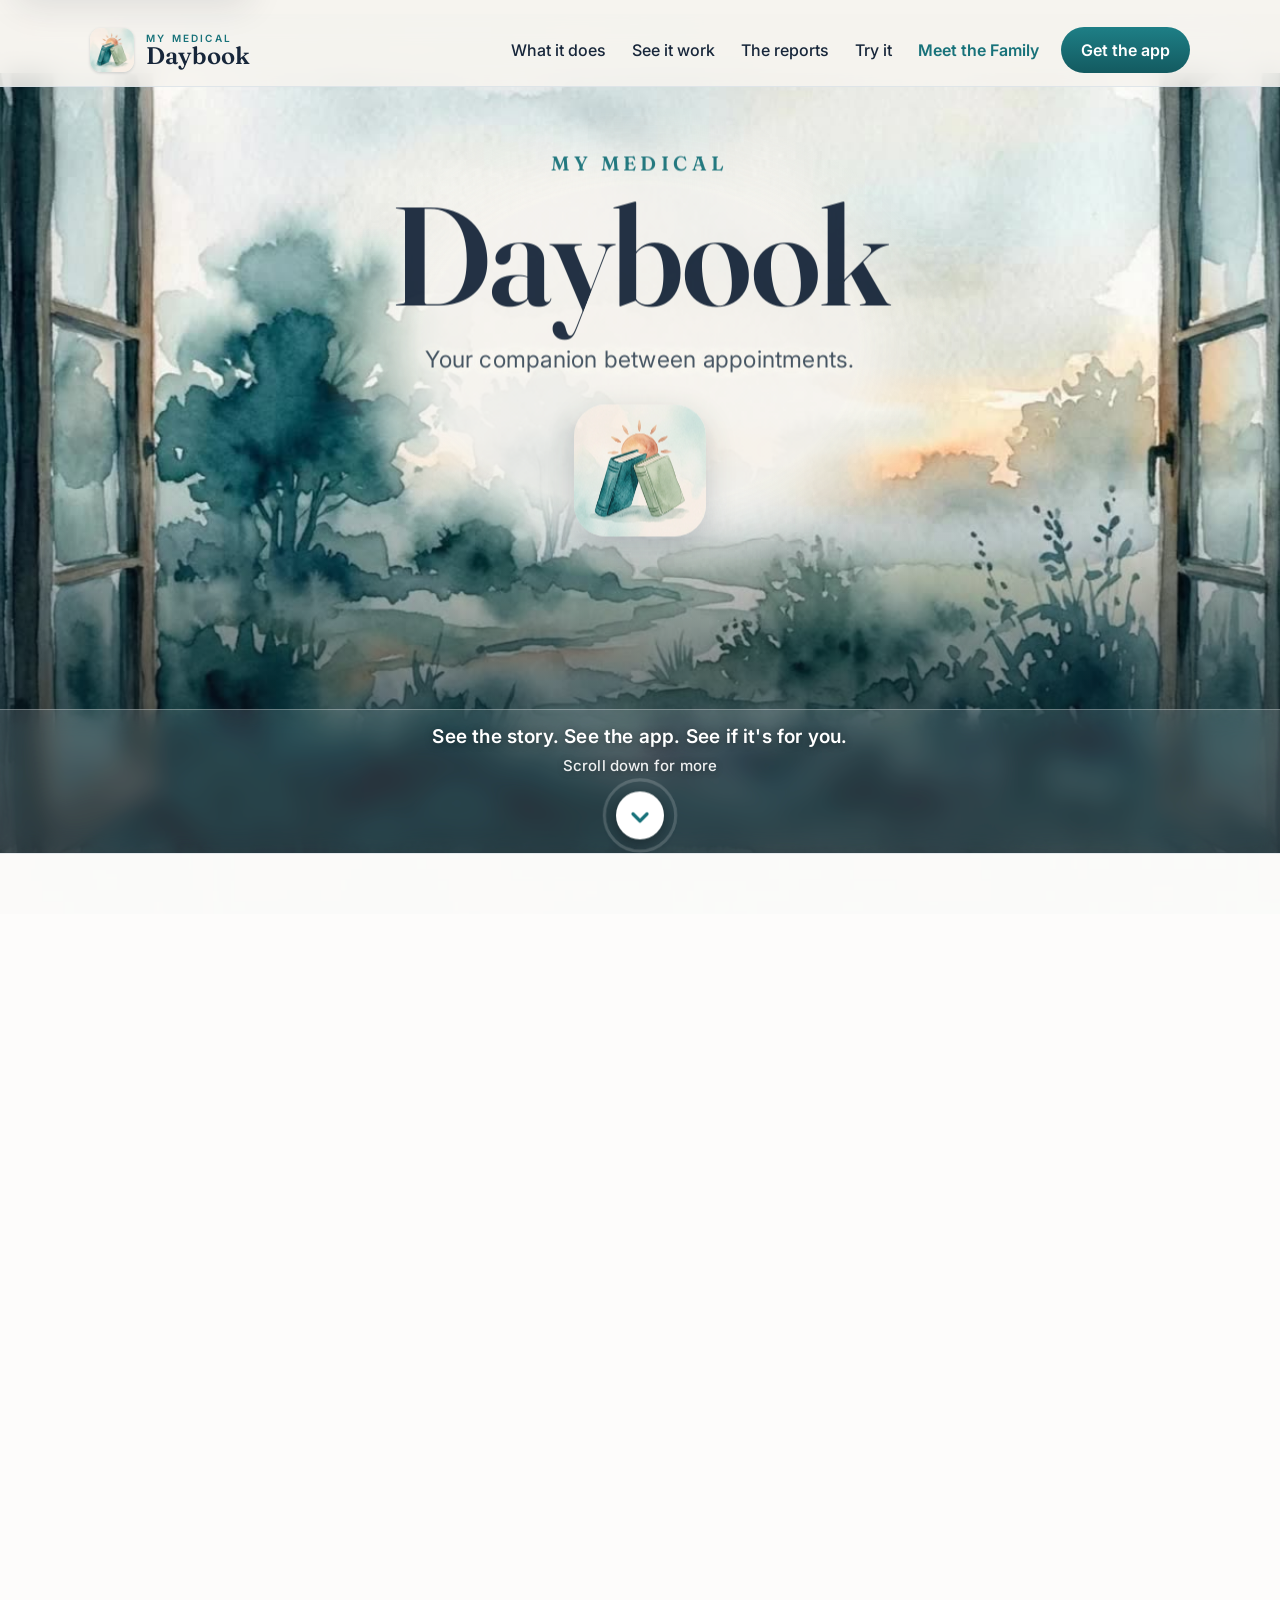
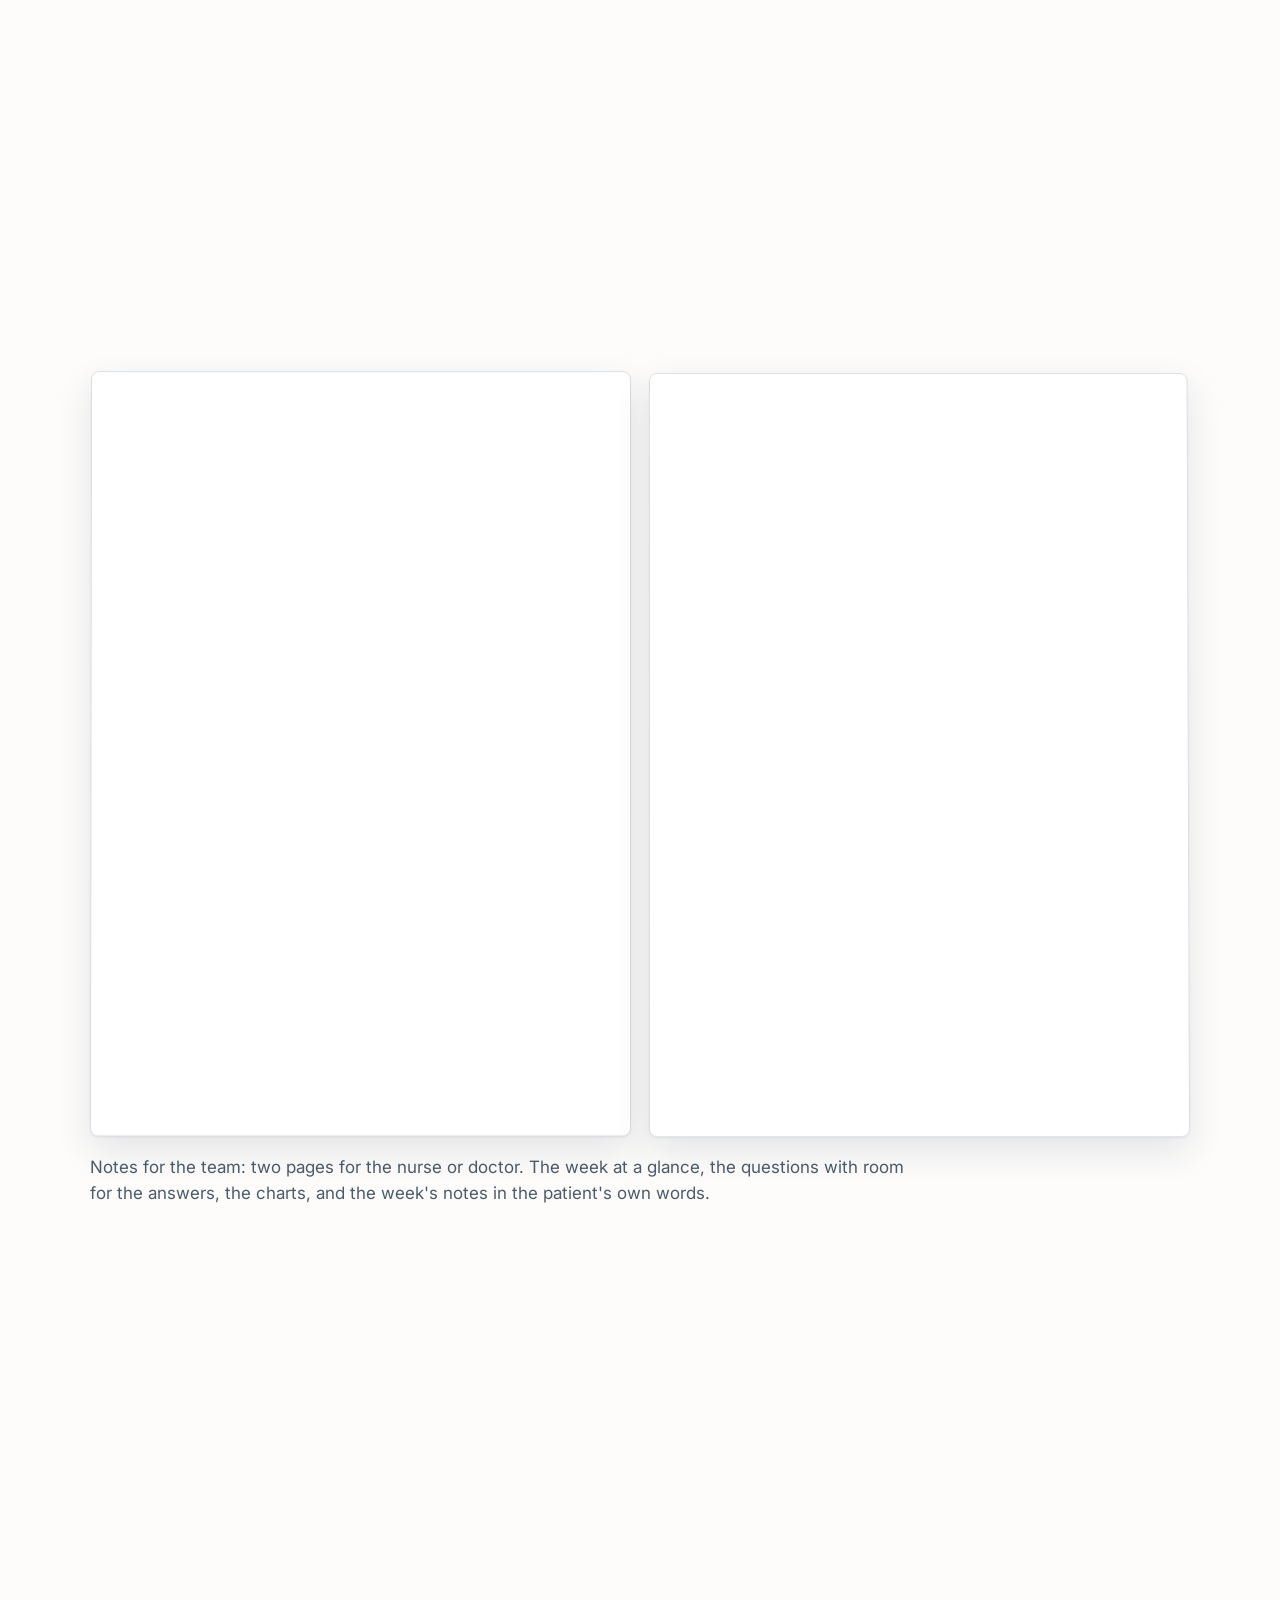
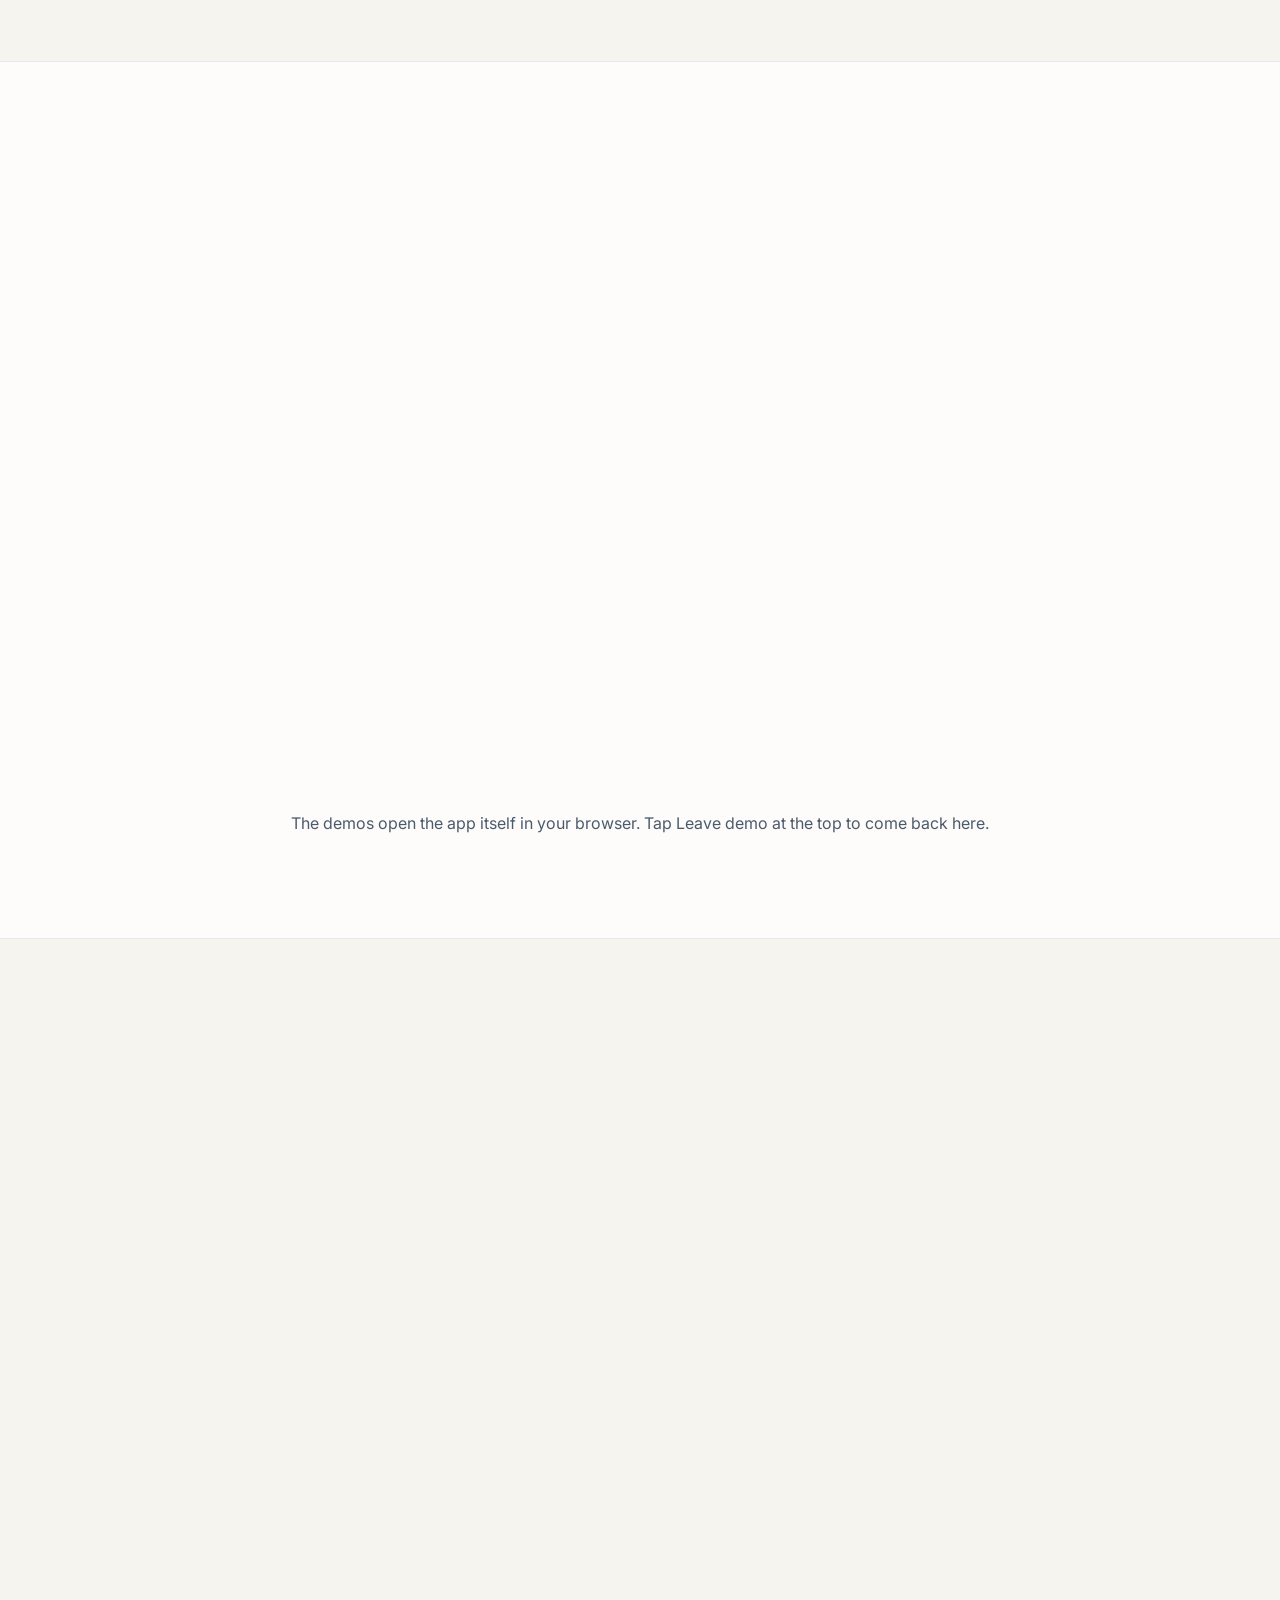
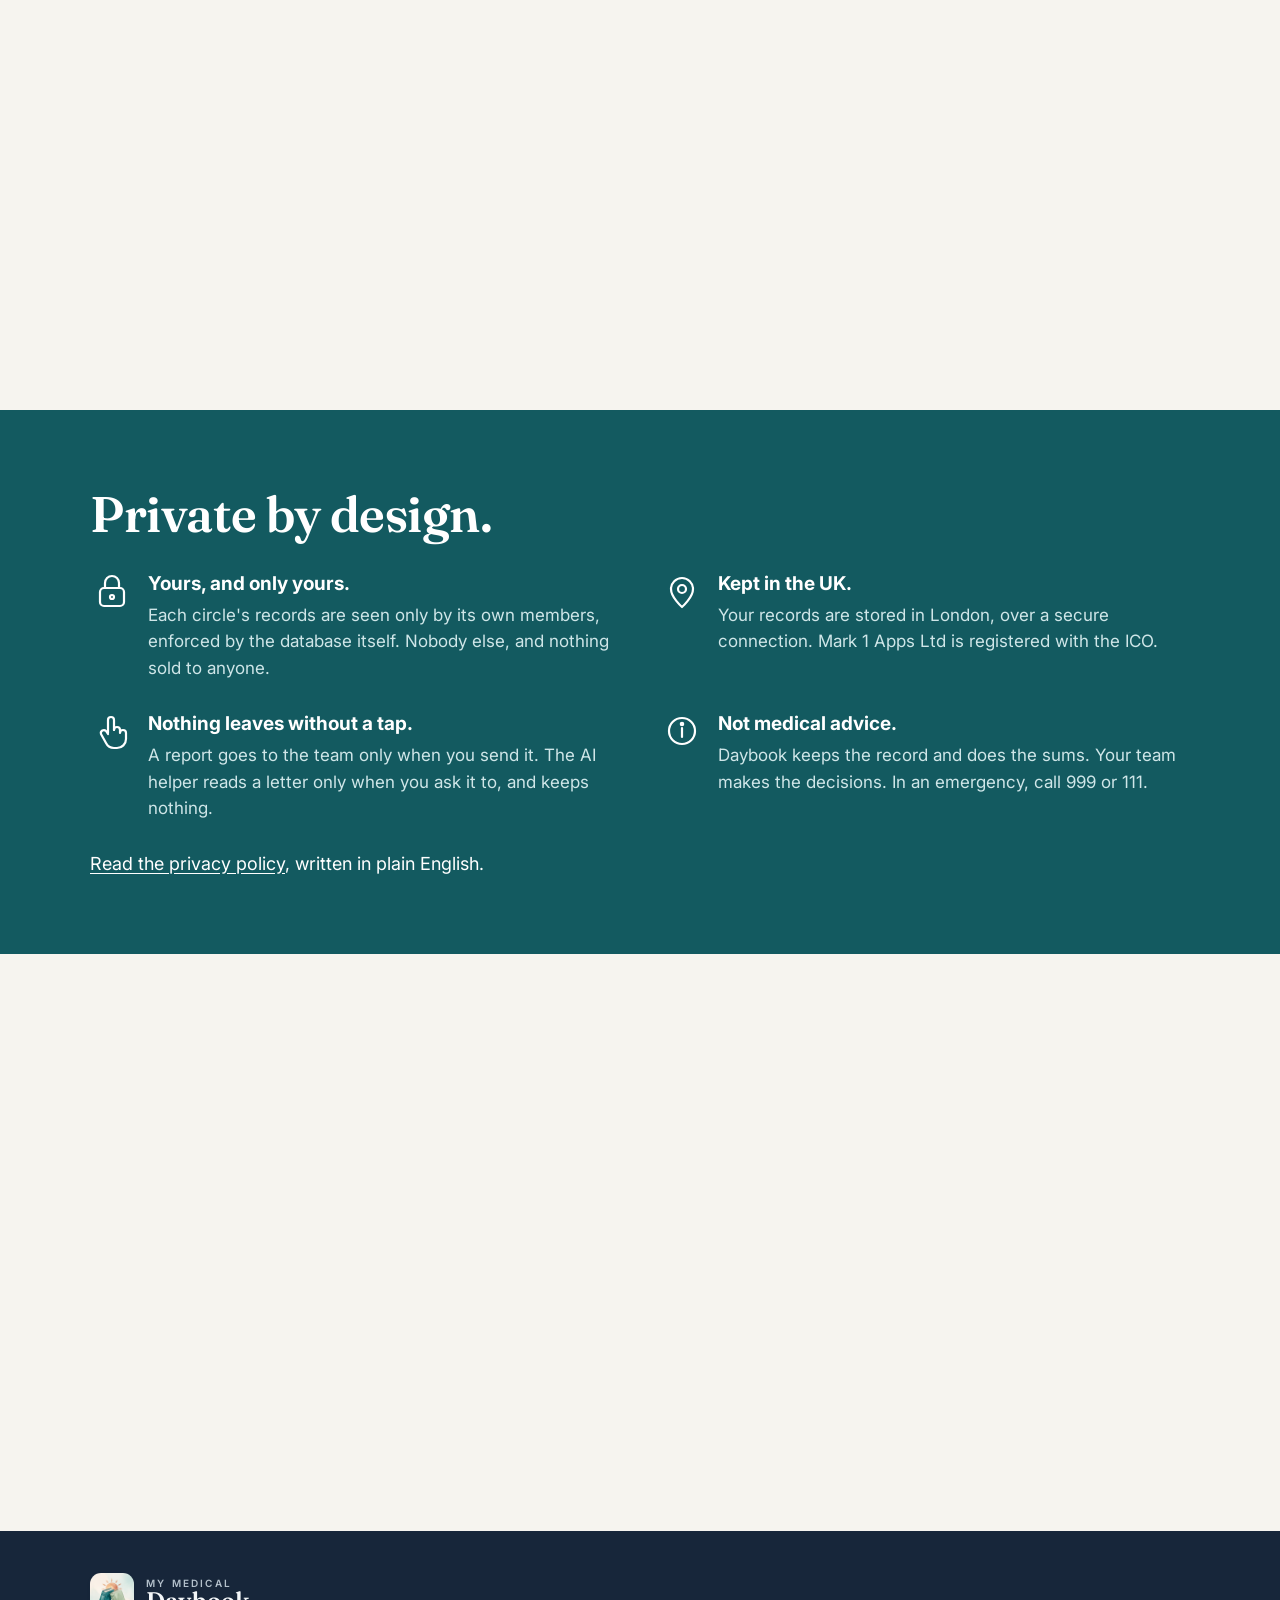
==== commit 8c7818cb: "Meet the Family page, Get the app bands with Google Play and TestFlight, Get Daybook in place of the" ====
--- a/beta.html
+++ b/beta.html
@@ -2,160 +2,10 @@
 <html lang="en-GB">
 <head>
   <meta charset="utf-8">
-  <meta name="viewport" content="width=device-width, initial-scale=1, viewport-fit=cover">
-  <title>Join the Beta | My Medical Daybook</title>
-  <meta name="description" content="How to join the My Medical Daybook Beta: what it is, what it costs (nothing), the code you need, and the three steps to set it up on your phone.">
-  <meta name="theme-color" content="#F6F4EF" media="(prefers-color-scheme: light)">
-  <meta name="theme-color" content="#0F1B24" media="(prefers-color-scheme: dark)">
-  <meta property="og:title" content="Join the My Medical Daybook Beta">
-  <meta property="og:description" content="Free throughout the Beta. Type your code, then set it up in a few minutes on an iPhone, iPad, Mac or Android phone.">
-  <meta property="og:image" content="https://mymedicaldaybook.co.uk/media/handover-1600.jpg?v=2">
-  <meta property="og:type" content="website">
-  <link rel="canonical" href="https://mymedicaldaybook.co.uk/beta.html">
-  <meta property="og:url" content="https://mymedicaldaybook.co.uk/beta.html">
-  <meta property="og:site_name" content="My Medical Daybook">
-  <meta property="og:locale" content="en_GB">
-  <meta name="twitter:card" content="summary_large_image">
-  <link rel="icon" href="icons/favicon-32.png" sizes="32x32" type="image/png">
-  <link rel="icon" href="icons/favicon-64.png" sizes="64x64" type="image/png">
-  <link rel="apple-touch-icon" href="icons/apple-touch-icon.png">
-  <link rel="preconnect" href="https://fonts.googleapis.com">
-  <link rel="preconnect" href="https://fonts.gstatic.com" crossorigin>
-  <link rel="stylesheet" href="https://fonts.googleapis.com/css2?family=Fraunces:opsz,wght@9..144,600&family=Inter:wght@400;500;600&display=swap">
-  <link rel="stylesheet" href="css/site.css?v=17">
-  <script>document.documentElement.classList.add('js');</script>
+  <meta name="robots" content="noindex">
+  <meta http-equiv="refresh" content="0; url=index.html#get">
+  <link rel="canonical" href="https://mymedicaldaybook.co.uk/#get">
+  <title>Get Daybook | My Medical Daybook</title>
 </head>
-<body>
-  <a class="skip" href="#main">Skip to the main content</a>
-  <header class="top">
-    <div class="wrap">
-      <a class="lockup" href="index.html">
-        <img src="icons/icon-192.png" alt="" width="44" height="44">
-        <span><span class="pre">My Medical</span><span class="name">Daybook</span><span class="sr-only">, home</span></span>
-      </a>
-      <nav aria-label="Site">
-        <a class="navlink" href="index.html#does">What it does</a>
-        <a class="navlink" href="index.html#reports">The reports</a>
-        <a class="navlink" href="index.html#try">Try it</a>
-        <a class="btn" href="#beta">Your code</a>
-      </nav>
-    </div>
-  </header>
-
-  <main id="main">
-
-    <section class="sec" id="beta" aria-labelledby="h-beta">
-      <div class="wrap grid2">
-        <div class="text">
-          <p class="kicker">By invitation</p>
-          <h1 id="h-beta">Join the Beta.</h1>
-          <p class="lead">Daybook works in full today. It is in Beta while it is readied for the App Store and Google Play, which means a few things may still change, and that Mark reads every message himself.</p>
-          <p>The Beta is by invitation. Whoever told you about Daybook, a nurse, a clinic, a friend or a message from Mark, gives you a short code. Type it here and the next steps appear.</p>
-          <p class="small muted">No code, or lost it? Email <a href="mailto:support@mymedicaldaybook.co.uk">support@mymedicaldaybook.co.uk</a> and say who told you about Daybook. Already in someone's circle? Ask them for an invite link instead; it joins you to their circle, no code needed.</p>
-        </div>
-        <div class="codebox">
-          <label for="beta-code">Your Beta code</label>
-          <div class="coderow">
-            <input id="beta-code" type="text" inputmode="text" autocapitalize="characters" autocomplete="off" spellcheck="false" maxlength="24" placeholder="Type the code">
-            <button class="btn" type="button" id="beta-check">Check the code</button>
-          </div>
-          <p class="codemsg" id="beta-msg" role="status" aria-live="polite"></p>
-          <div class="codego" id="beta-go" hidden>
-            <p class="okline" id="beta-ok"><svg viewBox="0 0 24 24" aria-hidden="true" fill="none" stroke="currentColor" stroke-width="2.4" stroke-linecap="round" stroke-linejoin="round"><circle cx="12" cy="12" r="9"/><path d="M8 12.5l2.5 2.5L16 9.5"/></svg><span>Your code is good.</span></p>
-            <div class="forpick" role="group" aria-labelledby="beta-for-q">
-              <p class="forq" id="beta-for-q">What will you use Daybook for?</p>
-              <a class="btn" data-for="cancer" href="https://app.mymedicaldaybook.co.uk/">Cancer treatment</a>
-              <a class="btn" data-for="ibd" href="https://app.mymedicaldaybook.co.uk/">Crohn's or colitis</a>
-              <a class="btn" data-for="general" href="https://app.mymedicaldaybook.co.uk/">Another long-term condition</a>
-              <p class="small muted">Any of these can be changed in Daybook's Settings afterwards.</p>
-            </div>
-            <ol>
-              <li><b>Create an account.</b> Your code and your choice are filled in for you. It asks for your first name, whether Daybook is for you or someone you care for, an email address and a password.</li>
-              <li><b>Add it to your Home Screen,</b> so it opens like an app and can send reminders. iPhone or iPad: in Safari, tap the Share button <svg class="ico" viewBox="0 0 24 24" aria-label="the square with an arrow pointing up" role="img"><path d="M12 3v12M8 7l4-4 4 4M5 11v9h14v-9" fill="none" stroke="currentColor" stroke-width="1.8" stroke-linecap="round" stroke-linejoin="round"/></svg> at the bottom, then <b>Add to Home Screen</b>. Android: in Chrome, the three dots, then <b>Add to Home screen</b>. Mac: in Safari, File, then <b>Add to Dock</b>.</li>
-              <li><b>Let the set-up walk you through the rest:</b> your name on the reports, who to contact, and Tap to speak. Five minutes, then log the first day.</li>
-            </ol>
-          </div>
-        </div>
-      </div>
-    </section>
-
-    <section class="sec solid" aria-labelledby="h-promise">
-      <div class="wrap">
-        <div class="promise-card">
-          <h2 id="h-promise">Free throughout the Beta.</h2>
-          <p>When Daybook reaches the App Store, Beta circles keep the full app free for a year, with everything they have logged. Nothing is lost and nothing is asked for. You are helping make it better, and that is the thanks.</p>
-        </div>
-      </div>
-    </section>
-
-    <section class="sec" aria-labelledby="h-steps">
-      <div class="wrap">
-        <p class="kicker">Ten minutes, once</p>
-        <h2 id="h-steps">Three steps.</h2>
-        <ol class="steps">
-          <li class="step">
-            <span class="n" aria-hidden="true">1</span>
-            <h3>Create your account</h3>
-            <p>Check your code above and tap <b>Create your account in Daybook</b>. It opens Daybook with the code filled in, in Safari on an iPhone or iPad, in Chrome on an Android phone, or in any browser on a Mac. It asks for your first name, whether Daybook is for you or someone you care for, an email address and a password.</p>
-          </li>
-          <li class="step">
-            <span class="n" aria-hidden="true">2</span>
-            <h3>Add it to your Home Screen</h3>
-            <p>This is the step people miss, and the one that makes Daybook open like an app and send medicine reminders.</p>
-            <p><b>iPhone or iPad:</b> in Safari, tap the Share button <svg class="ico" viewBox="0 0 24 24" aria-label="the square with an arrow pointing up" role="img"><path d="M12 3v12M8 7l4-4 4 4M5 11v9h14v-9" fill="none" stroke="currentColor" stroke-width="1.8" stroke-linecap="round" stroke-linejoin="round"/></svg> at the bottom of the screen, scroll the list and tap <b>Add to Home Screen</b>, then <b>Add</b>.</p>
-            <p><b>Android:</b> in Chrome, tap the three dots at the top right, then <b>Add to Home screen</b> or <b>Install app</b>.</p>
-            <p><b>Mac:</b> in Safari, File, then <b>Add to Dock</b>.</p>
-          </li>
-          <li class="step">
-            <span class="n" aria-hidden="true">3</span>
-            <h3>Let the set-up walk you through it</h3>
-            <p>Open Daybook from your Home Screen. The set-up asks what Daybook is for (cancer treatment, Crohn's or colitis, or another long-term condition; more than one if that is your life), your name on the reports, who to contact, and shows you Tap to speak. Then add your medicines under <b>Meds</b>, do the check-in on <b>Today</b>, and under <b>More</b>, then <b>Settings</b>, turn on reminders and invite the people who help.</p>
-            <p>Whenever you have a minute, the feedback button also has eight quick questions about getting started. Two minutes, no deadline, and it tells Mark more than any amount of guessing.</p>
-          </li>
-        </ol>
-      </div>
-    </section>
-
-    <section class="sec solid" aria-labelledby="h-feedback">
-      <div class="wrap"><div class="text-only">
-        <p class="kicker">What the Beta is for</p>
-        <h2 id="h-feedback">Tell Mark what you think.</h2>
-        <p class="lead">A <b>Provide feedback</b> button sits at the top of <b>Today</b>. Tap it whenever something is confusing, wrong, or simply not what you expected, and say it in words or by voice; add a screenshot if it helps. Save it to add to later, or send it, and it goes straight to Mark with which screen you were on.</p>
-        <p>Prefer email? <a href="mailto:support@mymedicaldaybook.co.uk">support@mymedicaldaybook.co.uk</a>. Mark's phone number is inside the app, for anyone who would rather talk.</p>
-        <p>Never put anyone's health details in an email or a message unless you need to. Everything you log in Daybook stays in your circle; see the <a href="privacy.html">privacy policy</a>.</p>
-      </div>
-      </div>
-    </section>
-
-    <section class="sec" aria-labelledby="h-go">
-      <div class="wrap"><div class="text-only">
-        <h2 id="h-go">Want a look round first?</h2>
-        <p class="lead">The demos need no account and keep nothing: a made-up person with a month of records, cancer treatment or Crohn's or colitis.</p>
-        <div class="ctas">
-          <a class="btn-ghost" href="https://app.mymedicaldaybook.co.uk/?preview=cancer">Open the cancer demo</a>
-          <a class="btn-ghost" href="https://app.mymedicaldaybook.co.uk/?preview=ibd">Open the Crohn's demo</a>
-          <a class="btn-ghost" href="https://app.mymedicaldaybook.co.uk/?preview=general">Open the demo (chronic pain)</a>
-        </div>
-      </div>
-      </div>
-    </section>
-
-  </main>
-
-  <footer>
-    <div class="wrap">
-      <a class="lockup" href="index.html">
-        <img src="icons/icon-192.png" alt="" width="44" height="44">
-        <span><span class="pre">My Medical</span><span class="name">Daybook</span><span class="sr-only">, home</span></span>
-      </a>
-      <nav aria-label="Legal and support"><a href="privacy.html">Privacy</a><a href="terms.html">Terms of use</a><a href="support.html">Support</a><a href="team.html">Meet the team</a><a href="index.html">Home</a></nav>
-      <span class="co"><img src="icons/mark1apps-line.png" alt="" width="32" height="28">Made by Mark 1 Apps Ltd</span>
-      <p>Copyright <span data-year>2026</span> Mark 1 Apps Ltd. All rights reserved. Mark 1 Apps Ltd is a company registered in England and Wales, number 17510025. Registered office: 71-75 Shelton Street, London WC2H 9JQ.</p>
-      <p>Registered with the Information Commissioner's Office, number ZC275185. Contact: <a href="mailto:support@mymedicaldaybook.co.uk">support@mymedicaldaybook.co.uk</a>.</p>
-      <p>Daybook is not a medical device and gives no medical advice. In an emergency call 999; for urgent advice call 111.</p>
-    </div>
-  </footer>
-
-  <script src="js/site.js?v=37" defer></script>
-</body>
+<body><p>No code is needed any more. <a href="index.html#get">Get Daybook here</a>.</p></body>
 </html>
